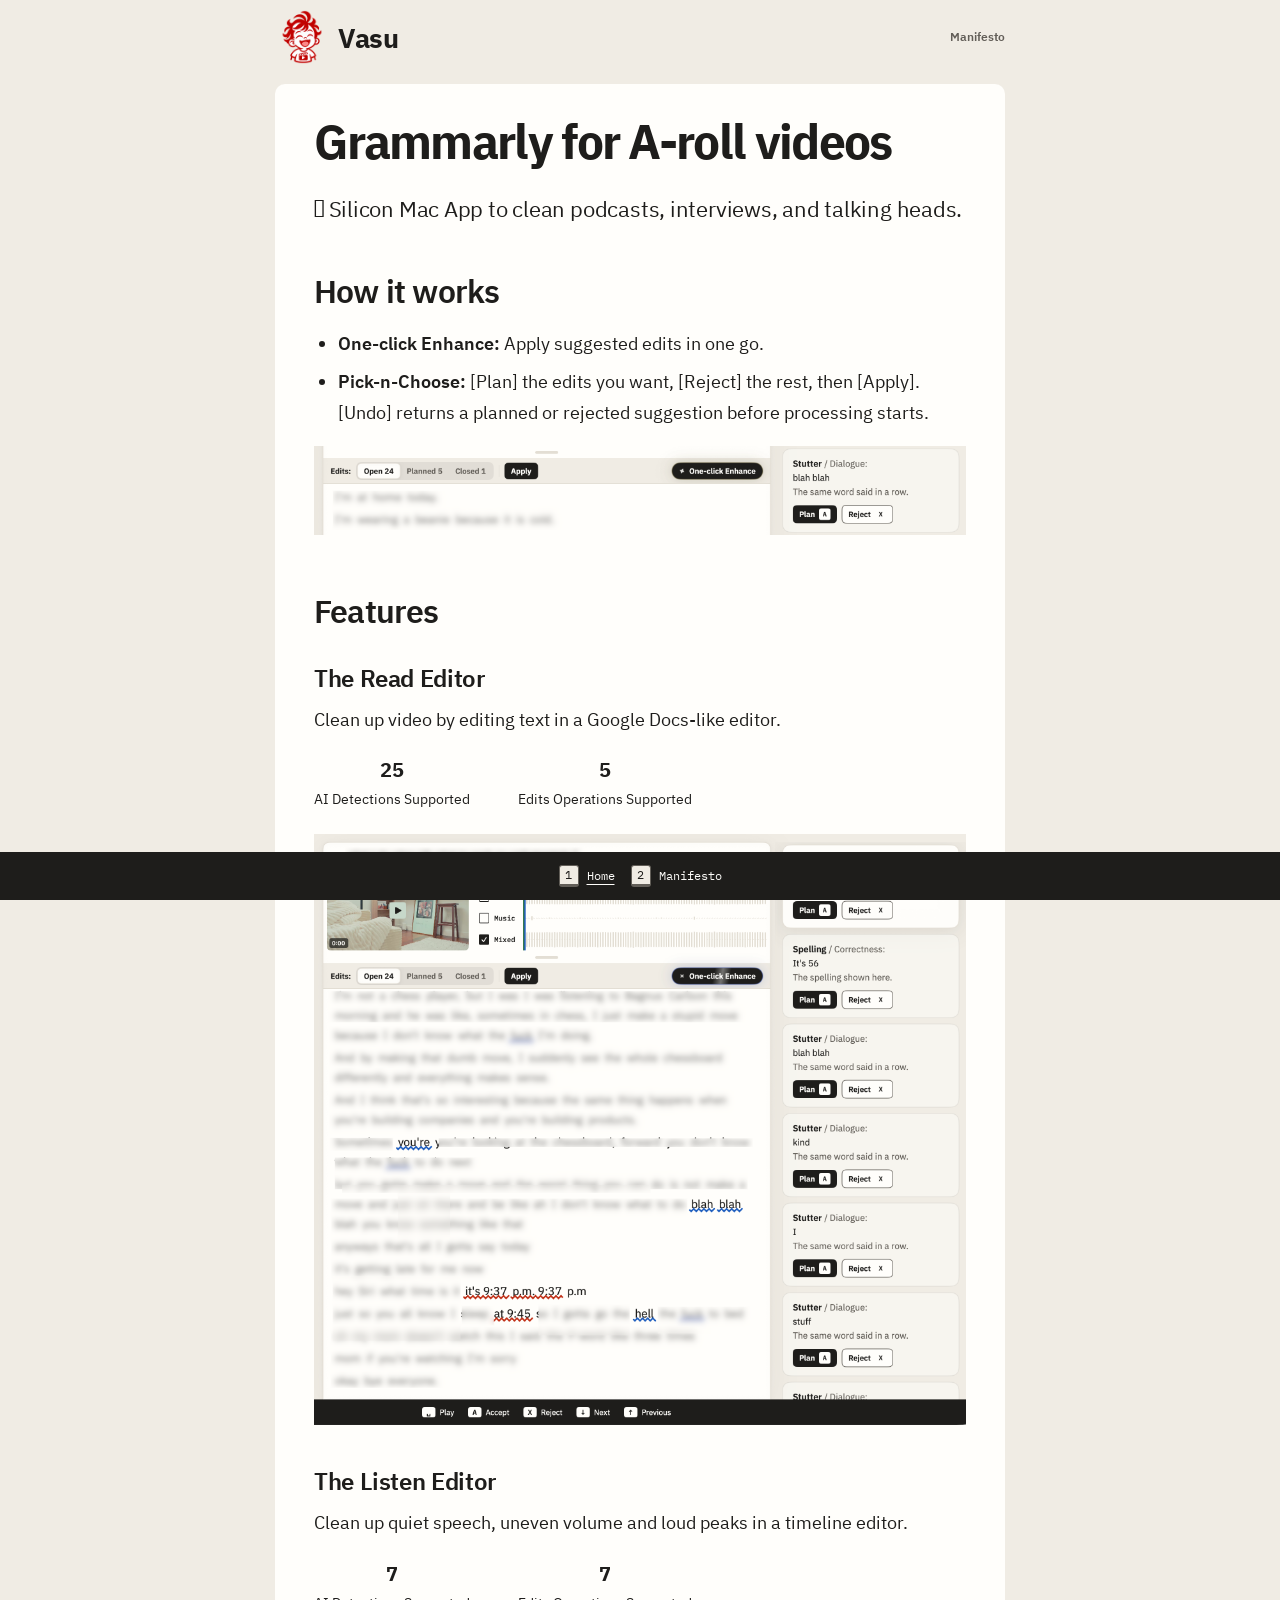
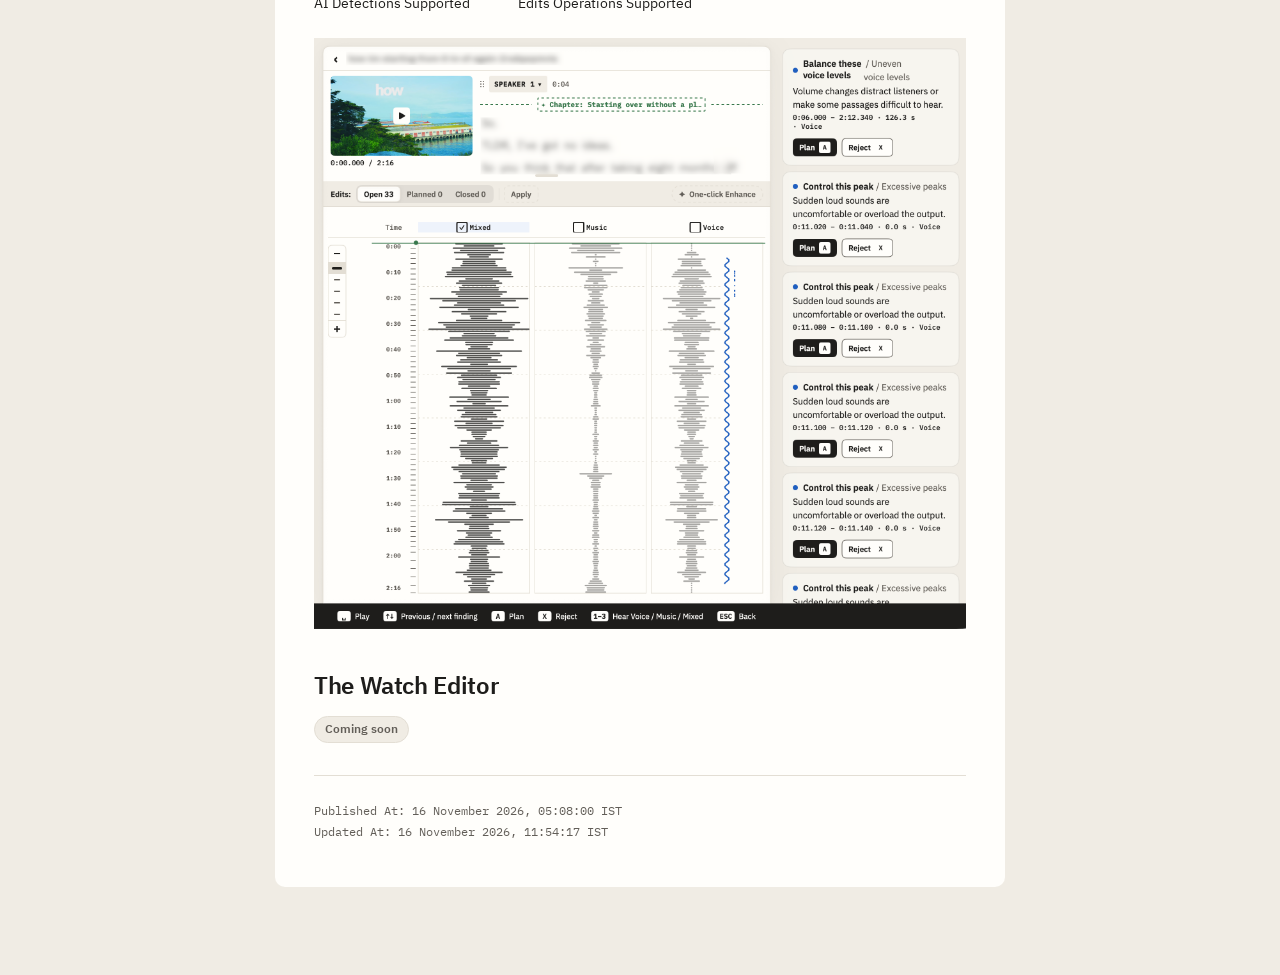
==== index.html @ b0564bf8 "first commit" ====
<!doctype html>
<html lang="en">
<head>
  <meta charset="utf-8">
  <meta name="viewport" content="width=device-width, initial-scale=1">
  <meta name="description" content="Grammarly for A-roll. Vasu suggests cuts and sound fixes for your video. Apply suggested edits in one click or choose each change yourself.">
  <title>Vasu — Grammarly for A-roll</title>
  <link rel="stylesheet" href="styles.css">
  <script src="application.js" defer></script>
</head>
<body>
  <a class="skip" href="#main">Skip to content</a>
  <!-- Shared header fallback: keep synchronized with _header.html. -->
  <div data-shared-header>
    <header class="site-header">
      <div class="site-header-inner">
        <a class="brand" href="index.html" aria-current="page" aria-label="Vasu home"><img src="assets/vasu-mark.png" width="36" height="36" alt=""><span>Vasu</span></a>
        <nav aria-label="Main"><a href="manifesto.html">Why Vasu</a></nav>
      </div>
    </header>
  </div>
  <main id="main">
    <article aria-labelledby="page-title">
      <header>
        <h1 id="page-title">Grammarly for A-roll videos</h1>
        <p> Silicon Mac App to clean podcasts, interviews, and talking heads.</p>
      </header>

      <section aria-labelledby="edit-choice">
        <h2 id="edit-choice">How it works</h2>
        <ul>
          <li><strong>One-click Enhance:</strong> Apply suggested edits in one go.</li>
          <li><strong>Pick-n-Choose:</strong> [Plan] the edits you want, [Reject] the rest, then [Apply]. [Undo] returns a planned or rejected suggestion before processing starts.</li>
        </ul>
        <img src="how-it-works.png" width="100%" alt="How Vasu works">
      </section>
      <section aria-labelledby="editors">
        <h2 id="editors">Features</h2>
        <section aria-labelledby="read">
          <h3 id="read">The Read Editor</h3>
          <p>Clean up video by editing text in a Google Docs-like editor.</p>
          <ul class="editor-metrics">
            <li><strong>25</strong><span>AI Detections Supported</span></li>
            <li><strong>5</strong><span>Edits Operations Supported</span></li>
          </ul>
          <img src="read.png" width="100%" alt="How Vasu works">
        </section>
        <section aria-labelledby="listen">
          <h3 id="listen">The Listen Editor</h3>
          <p>Clean up quiet speech, uneven volume and loud peaks in a timeline editor.</p>
          <ul class="editor-metrics">
            <li><strong>7</strong><span>AI Detections Supported</span></li>
            <li><strong>7</strong><span>Edits Operations Supported</span></li>
          </ul>
          <img src="listen.png" width="100%" alt="How Vasu works">
        </section>
      </section>

      <section aria-labelledby="watch">
          <h3 id="watch">The Watch Editor</h3>
          <p class="coming-soon-wrap"><span class="coming-soon">Coming soon</span></p>
          
        </section>
      </section>

      
      
      <footer class="page-dates">
        <hr>
        <!-- Maintenance: preserve Published At; refresh Updated At on every content update. -->
        <p class="meta">Published At: <time datetime="2026-11-16T05:08:00+05:30">16 November 2026, 05:08:00 IST</time><br>
        Updated At: <time datetime="2026-11-16T11:54:17+05:30">16 November 2026, 11:54:17 IST</time></p>
      </footer>
    </article>
  </main>
</body>
</html>
---- styles.css ----
/* Anatomy: specs/design.html. Current values: swift/dls/Sources/VasuDLS/
   vasu_tokens.swift and components/redesign_page.swift. See specs/008-dls/spec.md. */
@font-face{font-family:"IBM Plex Sans";src:url("assets/fonts/IBMPlexSans-Regular.woff2") format("woff2");font-weight:400;font-style:normal;font-display:swap}
@font-face{font-family:"IBM Plex Sans";src:url("assets/fonts/IBMPlexSans-SemiBold.woff2") format("woff2");font-weight:600;font-style:normal;font-display:swap}
@font-face{font-family:"IBM Plex Sans";src:url("assets/fonts/IBMPlexSans-Bold.woff2") format("woff2");font-weight:700;font-style:normal;font-display:swap}
@font-face{font-family:"IBM Plex Mono";src:url("assets/fonts/IBMPlexMono-Regular.woff2") format("woff2");font-weight:400;font-style:normal;font-display:swap}
:root{color-scheme:light;--paper:#F0ECE4;--panel:#FFFEFB;--ink:#1E1D1B;--muted:#625E58;--line:#1E1D1B;--line-soft:#E3DED4;--blue:#1F5FBF;--column:730px;--space-1:4px;--space-2:8px;--space-3:12px;--space-4:16px;--space-5:20px;--space-6:24px;--space-8:32px;--space-10:40px;--space-12:48px}
*{box-sizing:border-box}
body{margin:0;background:var(--paper);color:var(--ink);font:var(--text-body)/var(--leading-body) "IBM Plex Sans",sans-serif;font-kerning:normal}
main{width:min(var(--column),100%);min-height:calc(100vh - 124px);margin:10px auto var(--space-10);padding:var(--space-8) 39px var(--space-6);background:var(--panel);border-radius:10px}
a{color:var(--blue);text-decoration-thickness:1px;text-underline-offset:.22em;text-decoration-skip-ink:auto}
a:hover{text-decoration-thickness:2px}
article a{font-weight:600}
.how-it-works-video{display:block;width:100%;max-width:100%;height:auto;margin:var(--space-6) 0;border-radius:8px;background:var(--paper)}
.site-header{background:var(--paper)}
.site-header-inner{width:min(var(--column),calc(100% - 32px));min-height:74px;margin:0 auto;display:flex;align-items:center;justify-content:space-between;gap:var(--space-6);flex-wrap:wrap;padding:10px 0}
.brand{display:inline-flex;align-items:center;gap:9px;color:var(--ink);font-size:27px;font-weight:700;line-height:1;letter-spacing:-.27px;text-decoration:none}
.brand img{display:block;width:54px;height:54px;object-fit:contain}
.site-header nav{display:flex;flex-wrap:wrap;gap:var(--space-4);font:600 12px/1.4 "IBM Plex Sans",sans-serif}
.site-header nav a{color:var(--muted);text-decoration:none}
.site-header nav a:hover{color:var(--ink);text-decoration:underline}
.site-header nav [aria-current]{color:var(--ink);text-decoration:underline;text-decoration-thickness:2px;text-underline-offset:6px}
/* Editorial hierarchy: bold display type, semibold headings, quiet mono details. */
:root{
  --text-h1:clamp(2.25rem,1.75rem + 2vw,3rem);
  --text-h2:clamp(1.75rem,1.5rem + 1vw,2rem);
  --text-h3:1.5rem;
  --text-h4:1.3125rem;
  --text-h5:1.125rem;
  --text-body:1.125rem;
  --text-lead:1.375rem;
  --text-small:1rem;
  --text-code:.875rem;
  --text-meta:.75rem;
  --leading-body:1.7;
}
h1,h2,h3,h4,h5{font-family:"IBM Plex Sans",sans-serif;font-weight:600;color:var(--ink);overflow-wrap:anywhere;text-wrap:balance}
h1{max-width:none;font-size:var(--text-h1);font-weight:700;line-height:1.08;letter-spacing:-.035em;margin:0 0 var(--space-6)}
h2{font-size:var(--text-h2);line-height:1.18;letter-spacing:-.025em;margin:var(--space-12) 0 var(--space-3)}
h3{font-size:var(--text-h3);line-height:1.25;letter-spacing:-.015em;margin:var(--space-8) 0 var(--space-3)}
h4{font-size:var(--text-h4);line-height:1.3;letter-spacing:-.01em;margin:var(--space-6) 0 var(--space-2)}
h5{font-size:var(--text-h5);font-weight:700;line-height:1.4;letter-spacing:0;margin:var(--space-6) 0 var(--space-2)}
summary h3{display:inline-block;max-width:calc(100% - 1.2em);vertical-align:top;margin:0}
summary h3 code{display:block;margin-top:var(--space-1);line-height:1.5;letter-spacing:0;text-wrap:wrap}
p{margin:0 0 var(--space-5);text-wrap:pretty}
p,li,table,caption{font-size:var(--text-body);line-height:var(--leading-body)}
article>header>p:first-of-type{max-width:none;font-size:var(--text-lead);line-height:1.5;letter-spacing:-.01em;margin-bottom:var(--space-6)}
article>header>p:last-child{margin-bottom:0}
strong,b{font-weight:600}
code{font-family:"IBM Plex Mono",monospace;font-size:var(--text-code);font-weight:400;font-variant-ligatures:none;line-height:inherit;overflow-wrap:anywhere}
.meta{font:var(--text-meta)/1.8 "IBM Plex Mono",monospace;font-variant-numeric:tabular-nums;color:var(--muted);margin-top:var(--space-6)}
.page-dates{margin-top:var(--space-8)}
.page-dates hr{border:0;border-top:1px solid var(--line-soft);margin:0}
.skip{position:absolute;top:-60px;left:var(--space-4);z-index:1;background:var(--panel);padding:var(--space-2)}.skip:focus{top:8px}
:focus-visible{outline:2px solid var(--blue);outline-offset:2px}
details{border-top:2px solid var(--line);margin:0}
details:last-of-type{border-bottom:2px solid var(--line)}
summary{cursor:pointer;padding:var(--space-4) 0;font-size:var(--text-h3);line-height:1.3}
summary::marker{font-size:.65em}
summary code{color:var(--muted);font-weight:400}
.content{padding:0 0 var(--space-6)}
.limits{color:var(--muted)}
.table-scroll{max-width:100%;overflow-x:auto;margin:var(--space-4) 0 var(--space-3)}
table{width:100%;table-layout:fixed;border-collapse:collapse}
caption{text-align:left;font-size:var(--text-code);line-height:1.5;color:var(--muted);padding:0 0 var(--space-3)}
th,td{padding:var(--space-3);border-bottom:1px solid var(--line-soft);text-align:left;vertical-align:top}
thead th{font:400 var(--text-meta)/1.5 "IBM Plex Mono",monospace;letter-spacing:.08em;text-transform:uppercase;background:var(--paper);border-bottom:2px solid var(--line)}
tbody{background:var(--panel)}
thead th:first-child{width:30%}thead th:nth-child(2){width:70%}
td p{margin-bottom:var(--space-3)}
td p:last-child{margin-bottom:0}
td p+p{font-size:var(--text-small);line-height:1.6;color:var(--muted)}
tbody th{font-size:var(--text-small);font-weight:600;line-height:1.5}tbody th code{display:block;font-weight:400;color:var(--muted);margin-top:var(--space-1)}
th,td{overflow-wrap:anywhere}
ul,ol{padding-left:var(--space-6)}
li+li{margin-top:var(--space-2)}
.editor-metrics{display:flex;flex-wrap:wrap;gap:24px 48px;list-style:none;padding:0;margin:24px 0}
.editor-metrics li{text-align:center}
.editor-metrics li+li{margin-top:0}
.editor-metrics strong{display:block;font-size:1.25rem;line-height:1.1;font-weight:800}
.editor-metrics span{display:block;margin-top:8px;font-size:14px;line-height:1.5}
/* Manifesto: every principle is readable without opening a disclosure. */
.manifesto-sections{margin-top:var(--space-8)}
.manifesto-sections>section+section{margin-top:var(--space-8)}
.manifesto-sections h2{font-size:var(--text-h3);font-weight:600;line-height:1.3;letter-spacing:-.015em;margin:0 0 var(--space-4)}
.manifesto-sections>section>:last-child{margin-bottom:0}
.coming-soon{display:inline-block;padding:2px 10px;border:1px solid var(--line-soft);border-radius:9999px;background:var(--paper);color:var(--muted);font-size:var(--text-meta);font-weight:600;line-height:1.7}
/* App-style keyboard bar. Reserve its measured height, including wrapped rows. */
.has-website-keybar{scroll-padding-bottom:calc(var(--website-keybar-height,48px) + 16px)}
.has-website-keybar body{padding-bottom:var(--website-keybar-height,48px)}
.has-website-keybar main{min-height:calc(100vh - 124px - var(--website-keybar-height,48px))}
.website-keybar{position:fixed;inset:auto 0 0;z-index:10;background:var(--ink);color:var(--panel);padding-bottom:env(safe-area-inset-bottom,0px);font:12px/1.4 "IBM Plex Mono",monospace}
.website-keybar-inner{width:min(var(--column),calc(100% - 32px));margin:0 auto;display:flex;flex-wrap:wrap;align-items:center;justify-content:center;gap:4px 16px;padding:8px 0}
.website-keybar a,.website-keybar button{display:inline-flex;align-items:center;gap:8px;min-height:32px;padding:0;border:0;border-radius:2px;background:none;color:inherit;font:inherit;text-decoration:none;cursor:pointer;white-space:nowrap}
.website-keybar a:hover span,.website-keybar button:hover span,.website-keybar [aria-current="page"] span{text-decoration:underline;text-underline-offset:4px}
.website-keybar :focus-visible{outline-color:var(--panel);outline-offset:4px}
.website-keybar kbd,.website-key-help kbd{display:inline-block;min-width:20px;padding:2px 4px;border:1px solid var(--muted);border-bottom-width:3px;border-radius:3px;background:var(--paper);color:var(--ink);font:12px/1.2 "IBM Plex Mono",monospace;text-align:center}
#website-shortcuts-button{margin-left:0}
.website-keybar[data-shortcuts="disabled"] kbd{display:none}
.website-keys-off{color:var(--paper);font-size:11px}
.website-key-context{width:min(var(--column),calc(100% - 32px));margin:0 auto;padding:0 0 8px;color:var(--paper)}
.website-key-help{display:block;width:min(480px,calc(100% - 32px));max-height:calc(100vh - 32px);max-height:calc(100dvh - 32px);overflow-y:auto;margin:auto;padding:24px;border:2px solid var(--line);border-radius:10px;background:var(--panel);color:var(--ink);font:16px/1.5 "IBM Plex Sans",sans-serif}
.website-key-help::backdrop{background:rgb(30 29 27 / .45)}
.website-key-help h2{margin:0 0 12px;font-size:24px;line-height:1.25}
.website-key-help p{font-size:14px;line-height:1.5}
.website-key-list{display:grid;grid-template-columns:max-content minmax(0,1fr);align-items:start;gap:8px 16px;margin:24px 0;font-size:14px;line-height:1.5}
.website-key-list dt,.website-key-list dd{margin:0}
.website-key-list kbd{max-width:120px}
.website-key-preference{display:flex;align-items:flex-start;gap:8px;font-size:14px;cursor:pointer}
.website-key-preference input{flex:none;width:16px;height:16px;margin:3px 0 0;accent-color:var(--ink)}
.website-key-help .website-key-note{margin:8px 0 16px;color:var(--muted);font-size:12px}
#website-shortcuts-close{display:inline-flex;align-items:center;gap:8px;min-height:36px;padding:4px 12px;border:2px solid var(--line);border-radius:4px;background:var(--ink);color:var(--panel);font:600 14px/1.4 "IBM Plex Sans",sans-serif;cursor:pointer}
.website-key-help:not([open]),.website-keybar [hidden],.website-key-help [hidden]{display:none}
@media(max-width:640px){main{padding:var(--space-6) var(--space-4)}.site-header-inner{gap:var(--space-3)}}
@media(max-width:480px){th,td{padding:var(--space-2)}}
@media print{body{background:white}.has-website-keybar body{padding-bottom:0}.site-header,.skip,.website-keybar,.website-key-help{display:none}main,.has-website-keybar main{width:100%;max-width:var(--column);min-height:0;margin:0 auto;padding:0;border-radius:0}details::details-content{content-visibility:visible}details:not([open])>.content{display:block}summary{padding:12px 0}tr{break-inside:avoid}}
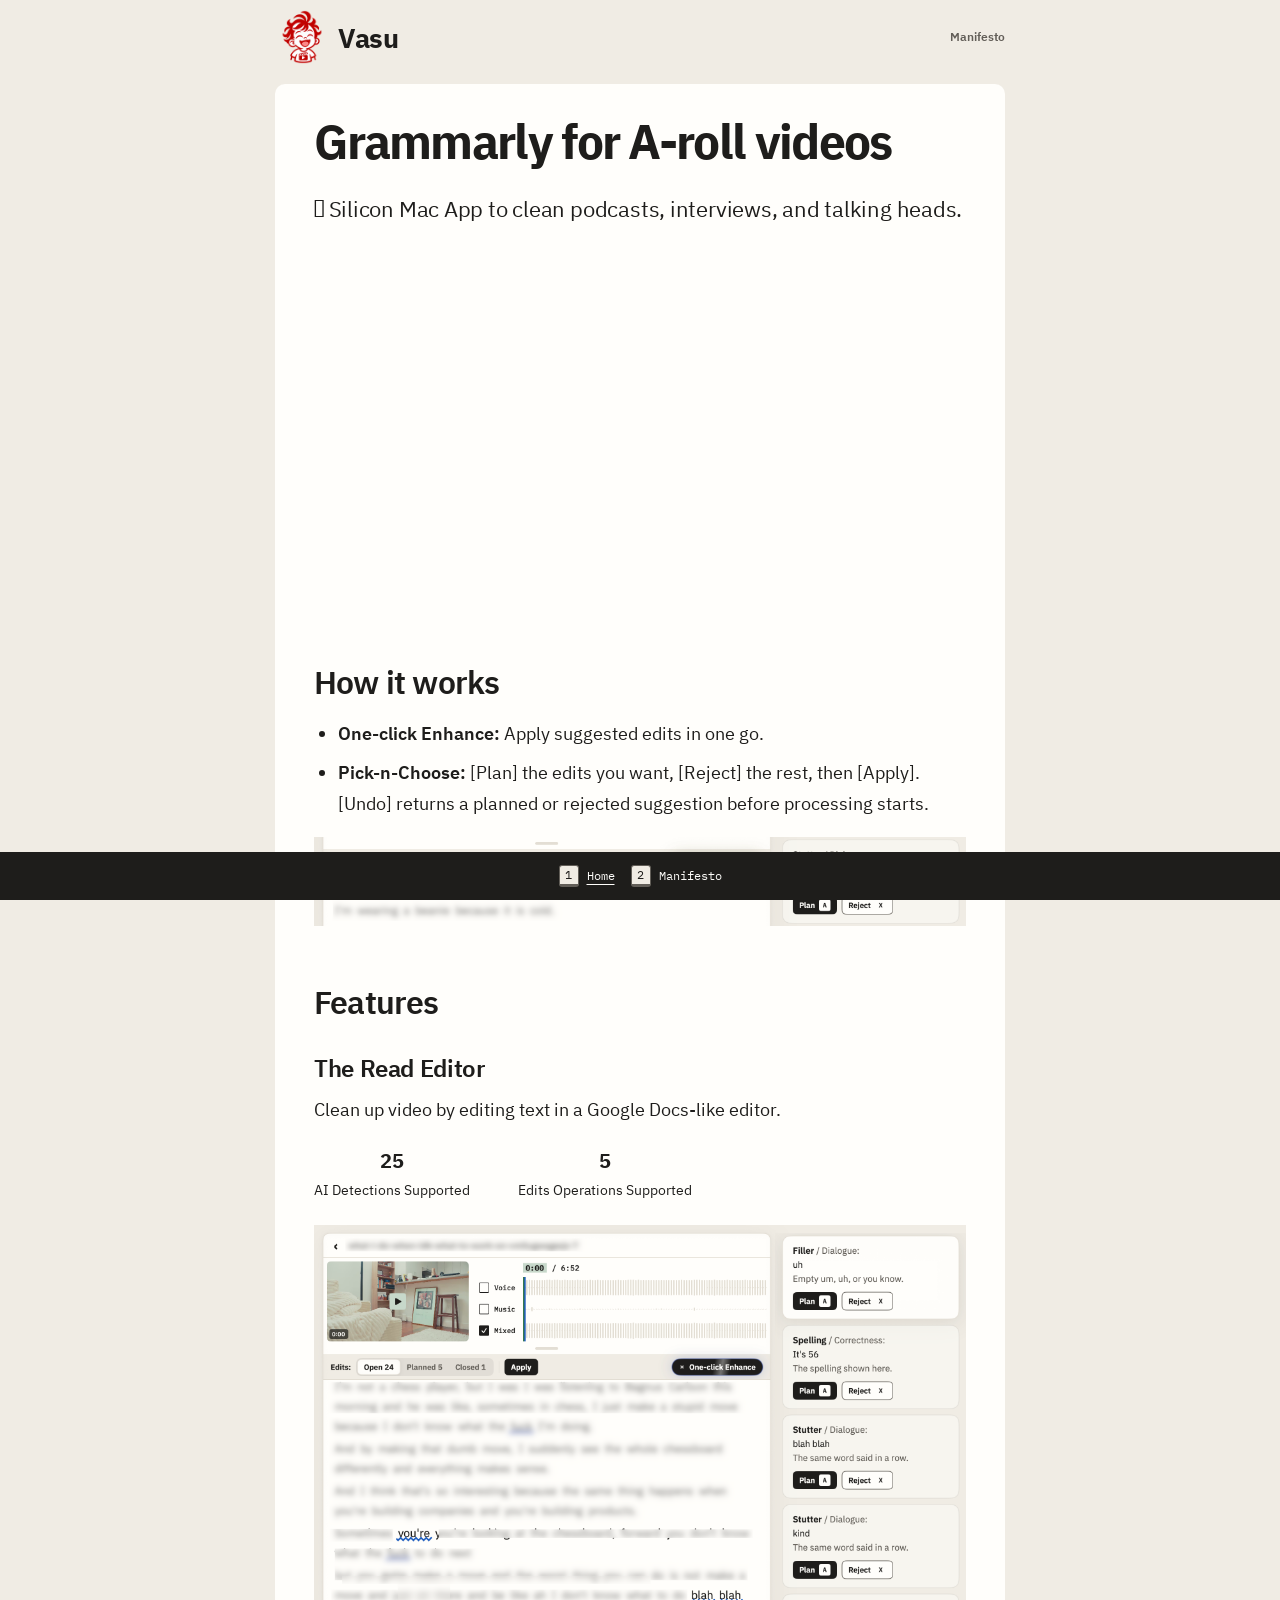
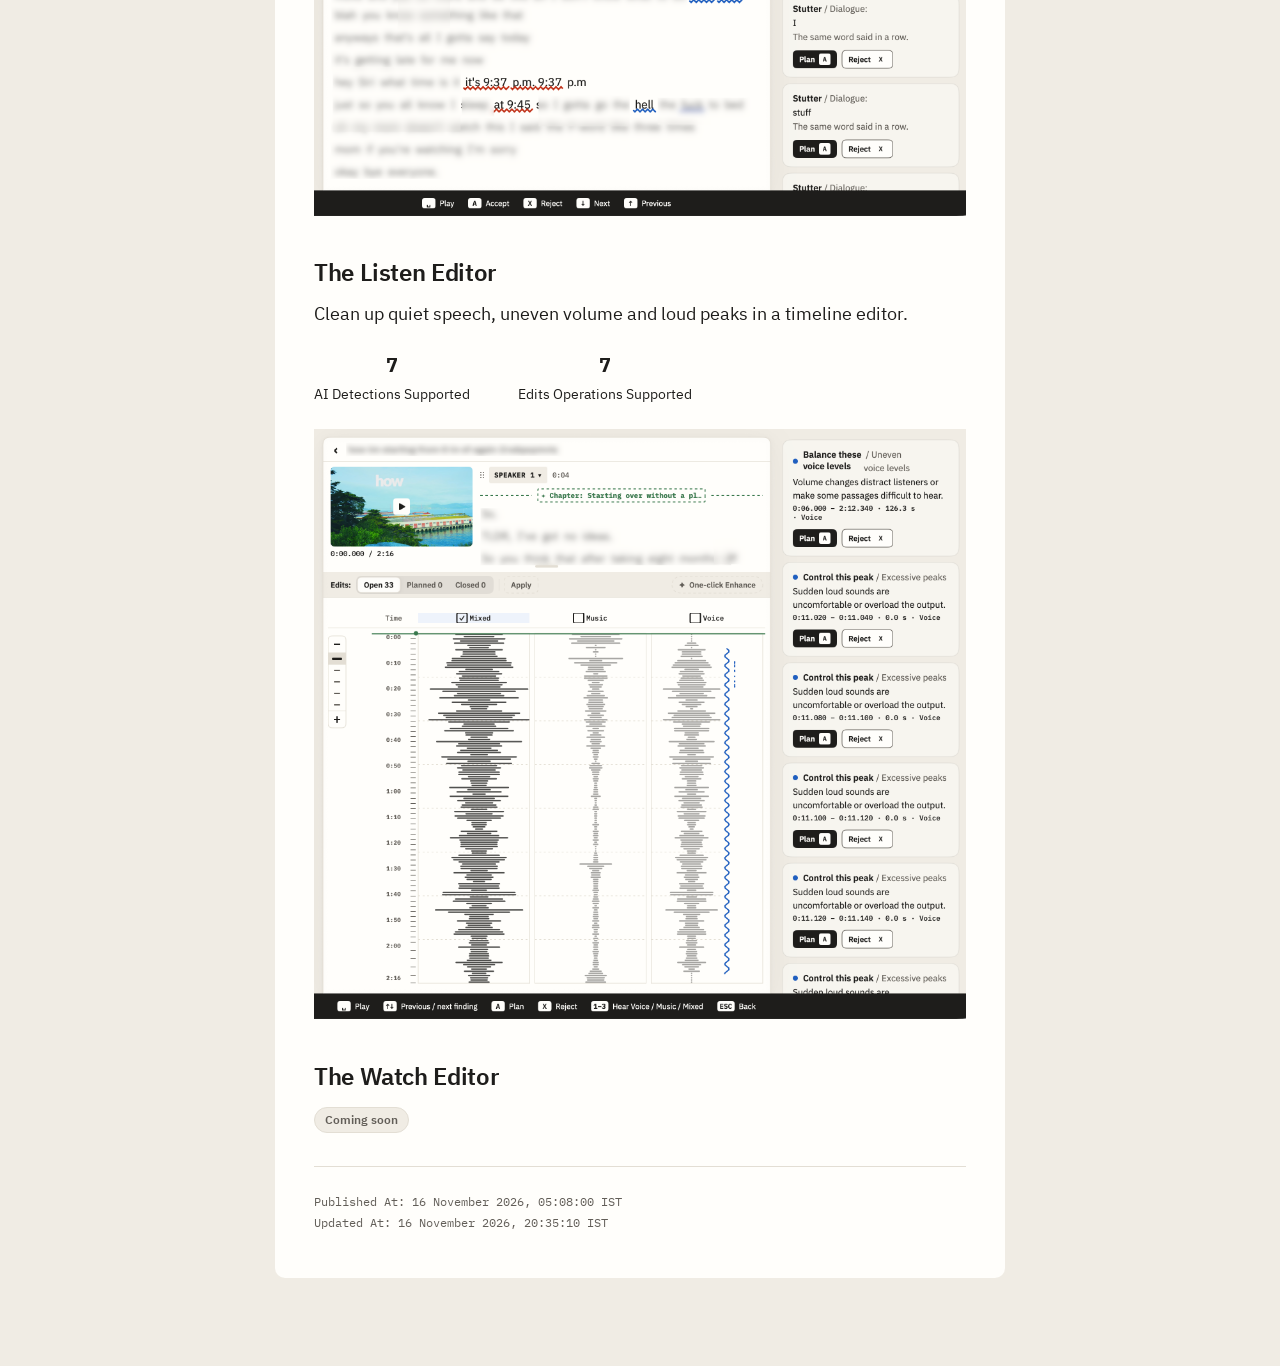
==== commit c34c9b5e: "video" ====
--- a/index.html
+++ b/index.html
@@ -25,6 +25,15 @@
         <h1 id="page-title">Grammarly for A-roll videos</h1>
         <p> Silicon Mac App to clean podcasts, interviews, and talking heads.</p>
       </header>
+
+      <iframe
+        src="https://www.youtube.com/embed/hJ0SmzIOtzU?controls=0&amp;rel=0&amp;playsinline=1"
+        title="Vasu video"
+        style="display:block;width:100%;aspect-ratio:16 / 9;border:0;margin-top:var(--space-6)"
+        allow="accelerometer; autoplay; clipboard-write; encrypted-media; gyroscope; picture-in-picture; web-share"
+        referrerpolicy="strict-origin-when-cross-origin"
+        allowfullscreen>
+      </iframe>
 
       <section aria-labelledby="edit-choice">
         <h2 id="edit-choice">How it works</h2>
@@ -69,7 +78,7 @@
         <hr>
         <!-- Maintenance: preserve Published At; refresh Updated At on every content update. -->
         <p class="meta">Published At: <time datetime="2026-11-16T05:08:00+05:30">16 November 2026, 05:08:00 IST</time><br>
-        Updated At: <time datetime="2026-11-16T11:54:17+05:30">16 November 2026, 11:54:17 IST</time></p>
+        Updated At: <time datetime="2026-11-16T20:35:10+05:30">16 November 2026, 20:35:10 IST</time></p>
       </footer>
     </article>
   </main>
